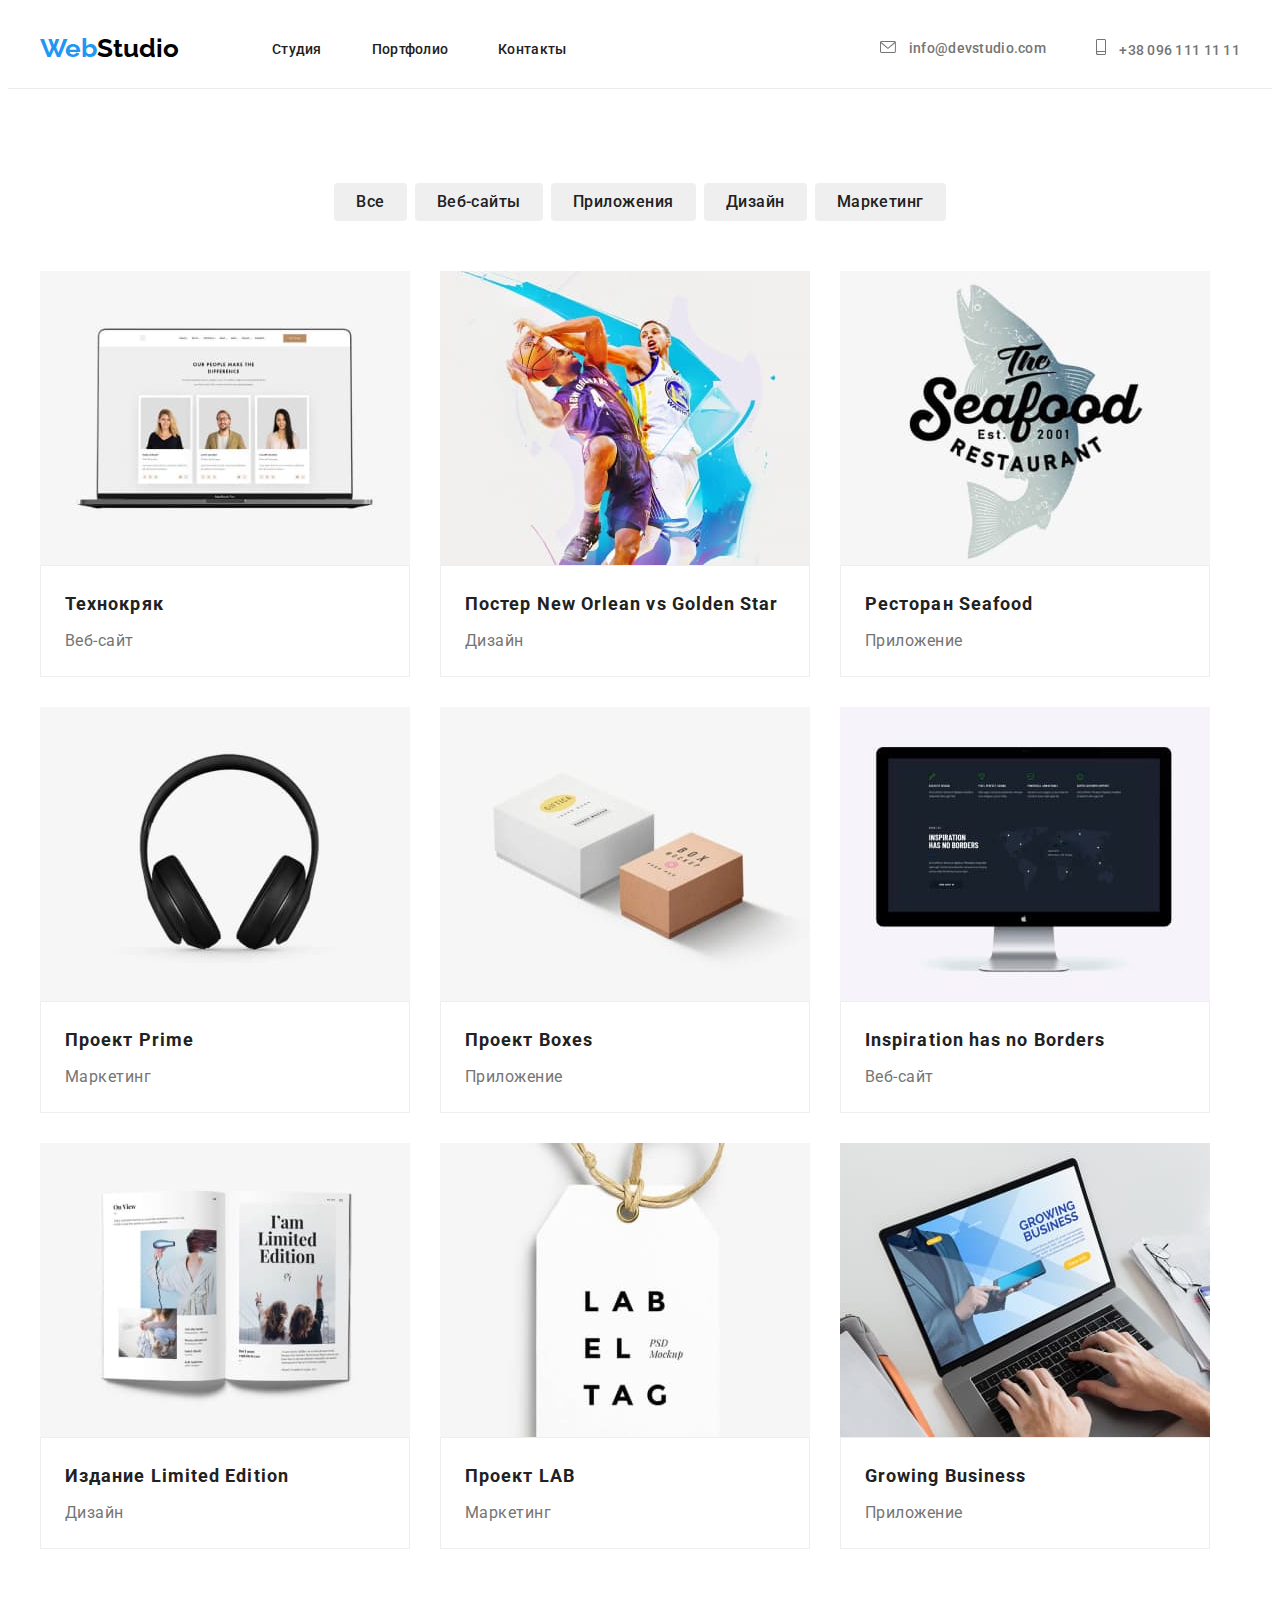
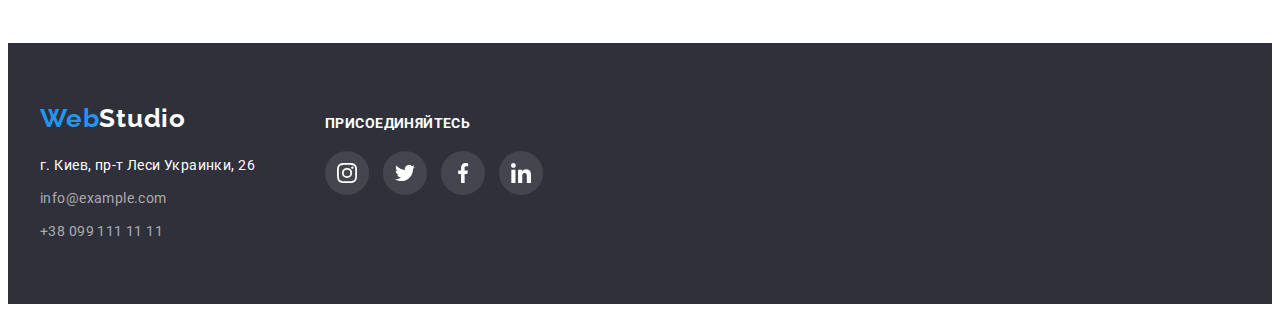
==== portfolio.html @ de402d81 "finished hm4" ====
<!DOCTYPE html>
<html lang="ru">
  <head>
    <meta charset="UTF-8" />
    <meta http-equiv="X-UA-Compatible" content="IE=edge" />
    <meta name="viewport" content="width=device-width, initial-scale=1.0" />
    <title>Document</title>
    <link
      href="https://fonts.googleapis.com/css2?family=Roboto:wght@400;500;700;900&display=swap"
      rel="stylesheet"
    />
    <link
      href="https://fonts.googleapis.com/css2?family=Raleway:wght@700&display=swap"
      rel="stylesheet"
    />
      <link
      rel="stylesheet"
      href="https://cdnjs.cloudflare.com/ajax/libs/modern-normalize/1.1.0/modern-normalize.min.css"
      integrity="sha512-wpPYUAdjBVSE4KJnH1VR1HeZfpl1ub8YT/NKx4PuQ5NmX2tKuGu6U/JRp5y+Y8XG2tV+wKQpNHVUX03MfMFn9Q=="
      crossorigin="anonymous"
      referrerpolicy="no-referrer"
    />
    <link rel="stylesheet" href="./css/style.css" />
  </head>
  <body>
    <header class="header" >
      <div class="header__block container">
        <!-- logo -->
        <a href="index.html" class="header__logo link"
          ><span class="header__logo-blue">Web</span
          ><span class="header__logo-black">Studio</span></a
        >

        <!-- nav -->
        <nav class="nav-container">
          <ul class="nav list list margin-padding">
            <li class="nav__list">
              <a href="index.html" class="nav__link link">Студия</a>
            </li>
            <li class="nav__list">
              <a href="portfolio.html" class="nav__link link">Портфолио</a>
            </li>
            <li class="nav__list">
              <a href="index.html" class="nav__link link">Контакты</a>
            </li>
          </ul>
        </nav>

        <!-- contacts -->
        <ul class="contacts list margin-padding">
          <li class="contacts__list">
            <a href="mailto:info@devstudio.com" class="contacts__link link">
              <svg class="contacts__icon" width="16" height="12">
                <use href="./images/icons.svg#mail"></use>
              </svg>
              info@devstudio.com</a
            >
          </li>
          <li class="contacts__list">
            <a href="tel:+380961111111" class="contacts__link link">
              <svg class="contacts__icon" width="10" height="16">
                <use href="./images/icons.svg#smartphone"></use>
              </svg>
              +38 096 111 11 11</a
            >
          </li>
        </ul>
      </div>
    </header>

    <main>
      <section class="section">
      
          <!-- anchors -->
        
           <div class="container"></div>
          <ul class="anchors list margin-padding">
            <li class="anchors__list">
              <button type="button" class="anchors__button">Все</button>
            </li>
            <li class="anchors__list">
              <button type="button" class="anchors__button">Веб-сайты</button>
            </li>
            <li class="anchors__list">
              <button type="button" class="anchors__button">Приложения</button>
            </li>
            <li class="anchors__list">
              <button type="button" class="anchors__button">Дизайн</button>
            </li>
            <li class="anchors__list">
              <button type="button" class="anchors__button">Маркетинг</button>
            </li>
          </ul>
       </div>
      
       <!-- Portfolio -->
      <div class="container">
            <ul class="portfolio list margin-padding">
            <li class="portfolio__list">
              <img
                src="images/portfolio-1.jpg"
                alt="Фото-картки на ноутбуке"
                width="370"
              />
              <div class="portfolio__description">
                <h3 class="portfolio__title margin-padding">Технокряк</h3>
                <p class="portfolio__text margin-padding">Веб-сайт</p>
              </div>
            </li>
            <li class="portfolio__list">
              <img
                src="images/portfolio-2.jpg"
                alt="Баскетболисты с мячом"
                width="370"
              />
              <div class="portfolio__description">
                <h3 class="portfolio__title margin-padding">
                  Постер New Orlean vs Golden Star
                </h3>
                <p class="portfolio__text margin-padding">Дизайн</p>
              </div>
            </li>
            <li class="portfolio__list">
              <img
                src="images/portfolio-3.jpg"
                alt="Логотип ресторана"
                width="370"
              />
              <div class="portfolio__description">
                <h3 class="portfolio__title margin-padding">Ресторан Seafood</h3>
                <p class="portfolio__text margin-padding">Приложение</p>
              </div>
            </li>
            <li class="portfolio__list">
              <img
                src="images/portfolio-4.jpg"
                alt="Безпроводные наушники"
                width="370"
              />
              <div class="portfolio__description">
                <h3 class="portfolio__title margin-padding">Проект Prime</h3>
                <p class="portfolio__text margin-padding">Маркетинг</p>
              </div>
            </li>
            <li class="portfolio__list">
              <img
                src="images/portfolio-5.jpg"
                alt="Картонные коробки"
                width="370"
              />
              <div class="portfolio__description">
                <h3 class="portfolio__title margin-padding">Проект Boxes</h3>
                <p class="portfolio__text margin-padding">Приложение</p>
              </div>
            </li>
            <li class="portfolio__list">
              <img
                src="images/portfolio-6.jpg"
                alt="Монитор компютера"
                width="370"
              />
              <div class="portfolio__description">
                <h3 class="portfolio__title margin-padding">Inspiration has no Borders</h3>
                <p class="portfolio__text margin-padding">Веб-сайт</p>
              </div>
            </li>
            <li class="portfolio__list">
              <img src="images/portfolio-7.jpg" alt="Книга" width="370" />
              <div class="portfolio__description">
                <h3 class="portfolio__title margin-padding">Издание Limited Edition</h3>
                <p class="portfolio__text margin-padding">Дизайн</p>
              </div>
            </li>
            <li class="portfolio__list">
              <img
                src="images/portfolio-8.jpg"
                alt="Ярлык магазина"
                width="370"
              />
              <div class="portfolio__description">
                <h3 class="portfolio__title margin-padding">Проект LAB</h3>
                <p class="portfolio__text margin-padding">Маркетинг</p>
              </div>
            </li>
            <li class="portfolio__list">
              <img
                src="images/portfolio-9.jpg"
                alt="Руки роботающие по ноутбуке"
                width="370"
              />
              <div class="portfolio__description">
                <h3 class="portfolio__title margin-padding">Growing Business</h3>
                <p class="portfolio__text margin-padding">Приложение</p>
              </div>
            </li>
          </ul>
          </div>

      </section>
    </main>

    <footer class="footer">
      <div class="footer__container container">
        <div>
          <a href="index.html" class="footer__logo link"
            ><span class="footer__logo-blue">Web</span><span>Studio</span></a
          >
          <address class="footer__address">
            г. Киев, пр-т Леси Украинки, 26
          </address>
          <address>
            <ul class="footer__box list margin-padding">
              <li class="footer__list">
                <a href="mailto:info@example.com" class="footer__link link"
                  >info@example.com</a
                >
              </li>
              <li class="footer__list">
                <a href="tel:+380991111111" class="footer__link link"
                  >+38 099 111 11 11</a
                >
              </li>
            </ul>
          </address>
        </div>
          <div class="join">
            <h3 class="join__title margin-padding">присоединяйтесь</h3>
           
            <div class="join__box">
              <a class="join__link" href="https://www.instagram.com/">
              <svg class="join__icon" width="20" height="20">
                <use href="./images/icons.svg#instagram"></use>
              </svg>
            </a>
            <a class="join__link" href="https://twitter.com/">
              <svg class="join__icon" width="20" height="20">
                <use href="./images/icons.svg#twitter"></use>
              </svg>
            </a>
            <a class="join__link" href="https://www.facebook.com/">
              <svg class="join__icon" width="20" height="20">
                <use href="./images/icons.svg#facebook"></use>
              </svg>
            </a>
            <a class="join__link" href="https://www.linkedin.com/">
              <svg class="join__icon" width="20" height="20">
                <use href="./images/icons.svg#linkedin"></use>
              </svg>
            </a>
            </div>
          </div>
          
        </div>
      </div>
    </footer>
  </body>
</html>
---- css/style.css ----
body {
  font-family: "Roboto", "Railway", sans-serif;
  color: #000000;
}

/* Global class */

.container {
  width: 1200px;
  padding-left: 15px;
  padding-right: 15px;
  margin-left: auto;
  margin-right: auto;
}

.section {
  padding-top: 94px;
  padding-bottom: 94px;
}

.list {
  list-style: none;
}

.link {
  text-decoration: none;
}

.margin-padding {
  padding: 0;
  margin: 0;
}

.specifics__text,
.our-team__text {
  margin-top: 10px;
}

.nav__list:not(:last-child),
.contacts__list:not(:last-child) {
  margin-right: 50px;
}

.our-work__title,
.our-team__title,
.regular-customers__title {
  margin-bottom: 50px;
}

.our-work__list:not(:last-child),
.our-team__list:not(:last-child),
.specifics__list:not(:last-child),
.regular-customers__list:not(:last-child) {
  margin-right: 30px;
}

.our-team__link:not(:last-child),
.join__link:not(:last-child) {
  margin-right: 10px;
}

img {
  display: block;
  max-width: 100%;
}

/* header */
.header {
  border-bottom: 1px solid #ececec;
}

.header__block {
  height: 80px;

  display: flex;
  align-items: center;
}

.header__logo {
  font-family: Raleway;
  font-style: normal;
  font-weight: bold;
  font-size: 26px;
  line-height: 31px;

  color: #000000;
}

.header__logo-blue {
  color: #2196f3;
}

.nav-container {
  margin-left: 93px;
}
.nav {
  display: flex;
}

.nav__link {
  text-decoration: none;

  font-style: normal;
  font-weight: 500;
  font-size: 14px;
  line-height: 16px;
  letter-spacing: 0.02em;

  color: #212121;
}

.nav__link:hover {
  color: #2196f3;
}

.contacts {
  display: inline-flex;
  margin-left: auto;
}

.contacts__list {
  display: inline-flex;
  align-items: center;
}

.contacts__link:hover {
  color: #2196f3;
}

.contacts__link {
  font-style: normal;
  font-weight: 500;
  font-size: 14px;
  line-height: 16px;
  letter-spacing: 0.02em;

  color: #757575;
}

.contacts__icon {
  margin-right: 10px;
  fill: currentColor;
}

/* main */

.hero {
  margin: 0 auto;
  max-width: 1600px;
  background: #c4c4c4;
  background-image: linear-gradient(
      to right,
      rgba(47, 48, 58, 0.4),
      rgba(47, 48, 58, 0.4)
    ),
    url(../images/hero.jpg);
  background-size: cover;
  background-position: center;
}

.hero__container {
  text-align: center;
  padding: 200px 0px;
}

.hero__title {
  margin: auto;
  width: 696px;

  font-family: Roboto;
  font-style: normal;
  font-weight: 900;
  font-size: 44px;
  line-height: 136%;
  letter-spacing: 0.06em;
  text-transform: uppercase;

  color: #ffffff;
}

.hero__button {
  padding: 10px 32px;
  margin-top: 30px;

  font-style: normal;
  font-weight: bold;
  font-size: 16px;
  line-height: 187%;

  color: #ffffff;
  background: #2196f3;
  box-shadow: 0px 4px 4px rgba(0, 0, 0, 0.15);
  border-radius: 4px;

  cursor: pointer;
}

.specifics__box {
  display: flex;
}

.specifics__list {
  width: 270px;
}
.specifics__title {
  font-style: normal;
  font-size: 14px;
  line-height: 16px;
  letter-spacing: 0.03em;
  text-transform: uppercase;

  color: #212121;
}

.specifics__text {
  font-style: normal;
  font-size: 14px;
  line-height: 171%;
  letter-spacing: 0.03em;

  color: #757575;
}

.specifics-box {
  width: 270px;
  height: 120px;
  margin-bottom: 30px;

  display: inline-flex;
  align-items: center;
  justify-content: center;

  background-color: #f5f4fa;
}

.specifics__icon {
  fill: currentColor;
}

.our-work {
  padding-bottom: 94px;
}

.our-work__title {
  font-style: normal;
  font-size: 36px;
  line-height: 42px;
  letter-spacing: 0.03em;

  text-align: center;
  color: #212121;
}

.our-work__box {
  display: flex;
}

.our-team {
  background: #f5f4fa;
}

.our-team__title {
  font-style: normal;
  font-size: 36px;
  line-height: 42px;
  letter-spacing: 0.03em;

  text-align: center;
  color: #212121;
}

.our-team__box {
  display: flex;
}

.our-team__list {
  text-align: center;
}

.our-team__description {
  padding-top: 30px;
  padding-bottom: 30px;

  background: #ffffff;

  box-shadow: 0px 1px 3px rgba(0, 0, 0, 0.12), 0px 1px 1px rgba(0, 0, 0, 0.14),
    0px 2px 1px rgba(0, 0, 0, 0.2);
  border-radius: 0px 0px 4px 4px;
}

.our-team__name {
  font-style: normal;
  font-weight: 500;
  font-size: 16px;
  line-height: 19px;
  letter-spacing: 0.03em;

  color: #212121;
}

.our-team__text {
  font-style: normal;
  font-size: 16px;
  line-height: 19px;
  letter-spacing: 0.03em;

  color: #757575;
}

.our-team__box-icons {
  margin-top: 16px;
}

.our-team__link {
  display: inline-flex;
  align-items: center;
  justify-content: center;

  width: 44px;
  height: 44px;

  border-radius: 50%;
  background-color: #fff;
  color: #afb1b8;
}

.our-team__link:hover {
  color: #ffffff;
  background-color: #2196f3;
}

.our-team__icon {
  fill: currentColor;
}

/* Regular customers */
.regular-customers__title {
  font-family: Roboto;
  font-style: normal;
  font-size: 36px;
  line-height: 42px;
  text-align: center;
  letter-spacing: 0.03em;

  color: #212121;
}

.regular-customers__box {
  display: flex;
}

.regular-customers__link {
  display: flex;
  align-items: center;
  justify-content: center;

  padding: 16px 32px;

  width: 170px;
  height: 92px;

  color: #afb1b8;
  border: solid 1px #afb1b8;
}

.regular-customers__link:hover {
  color: #2196f3;
  border: solid 1px #2196f3;
}

.regular-customers__icon {
  fill: currentColor;
}

/* Footer */
.footer {
  background: #2f303a;
  padding: 60px 0;
}

.footer__logo {
  font-family: Raleway;
  font-style: normal;
  font-weight: bold;
  font-size: 26px;
  line-height: 31px;
  letter-spacing: 0.03em;

  color: #ffffff;
}
.footer__logo-blue {
  color: #2196f3;
}

.footer__address {
  margin-top: 20px;

  font-style: normal;
  font-weight: normal;
  font-size: 14px;
  line-height: 171%;
  letter-spacing: 0.03em;

  color: #ffffff;
}

.footer__list {
  padding-top: 9px;
}

.footer__link {
  font-style: normal;
  font-weight: normal;
  font-size: 14px;
  line-height: 171%;

  letter-spacing: 0.03em;

  color: rgba(255, 255, 255, 0.6);
}

.footer__container {
  display: flex;
}

/* JOIN */
.join {
  margin-left: 70px;
}

.join__title {
  padding-top: 12px;
  margin-bottom: 20px;

  font-family: Roboto;
  font-style: normal;
  font-size: 14px;
  line-height: 16px;
  letter-spacing: 0.03em;
  text-transform: uppercase;

  color: #ffffff;
}

.join__link {
  display: inline-flex;
  align-items: center;
  justify-content: center;

  width: 44px;
  height: 44px;

  border-radius: 50%;
  color: #ffffff;
  background: rgba(255, 255, 255, 0.1);
}

.join__link:hover {
  background-color: #2196f3;
}

.join__icon {
  fill: currentColor;
}
/* PORTFOLIO */
/*  */
/*  */
/* main */

.anchors {
  display: flex;
  justify-content: center;
}

.anchors__list:not(:last-child) {
  margin-right: 8px;
}

.anchors__button {
  padding: 6px 22px;

  font-family: Roboto;
  font-style: normal;
  font-weight: 500;
  font-size: 16px;
  line-height: 26px;
  letter-spacing: 0.03em;

  color: #212121;
  border: none;
  border-radius: 4px;
}

.anchors__button:hover {
  color: #ffffff;
  background: #2196f3;

  box-shadow: 0px 3px 1px rgba(0, 0, 0, 0.1), 0px 1px 2px rgba(0, 0, 0, 0.08),
    0px 2px 2px rgba(0, 0, 0, 0.12);
  border-radius: 4px;

  cursor: pointer;
}

.portfolio {
  display: flex;
  flex-wrap: wrap;
  margin-top: 50px;
}

.portfolio__list {
  background: #ffffff;
}

.portfolio__list:hover {
  box-shadow: 0px 1px 1px rgba(0, 0, 0, 0.12), 0px 4px 4px rgba(0, 0, 0, 0.06),
    1px 4px 6px rgba(0, 0, 0, 0.16);
}

.portfolio__list:nth-child(3n + 2) {
  margin-left: 30px;
  margin-right: 30px;
}
.portfolio__list:nth-child(-n + 6) {
  margin-bottom: 30px;
}

.portfolio__description {
  padding: 20px 24px;
  border: 1px solid #eeeeee;
}

.portfolio__title {
  font-style: normal;
  font-size: 18px;
  line-height: 200%;
  letter-spacing: 0.06em;

  color: #212121;
}

.portfolio__text {
  margin-top: 4px;

  font-style: normal;
  font-size: 16px;
  line-height: 187%;
  letter-spacing: 0.03em;

  color: #757575;
}
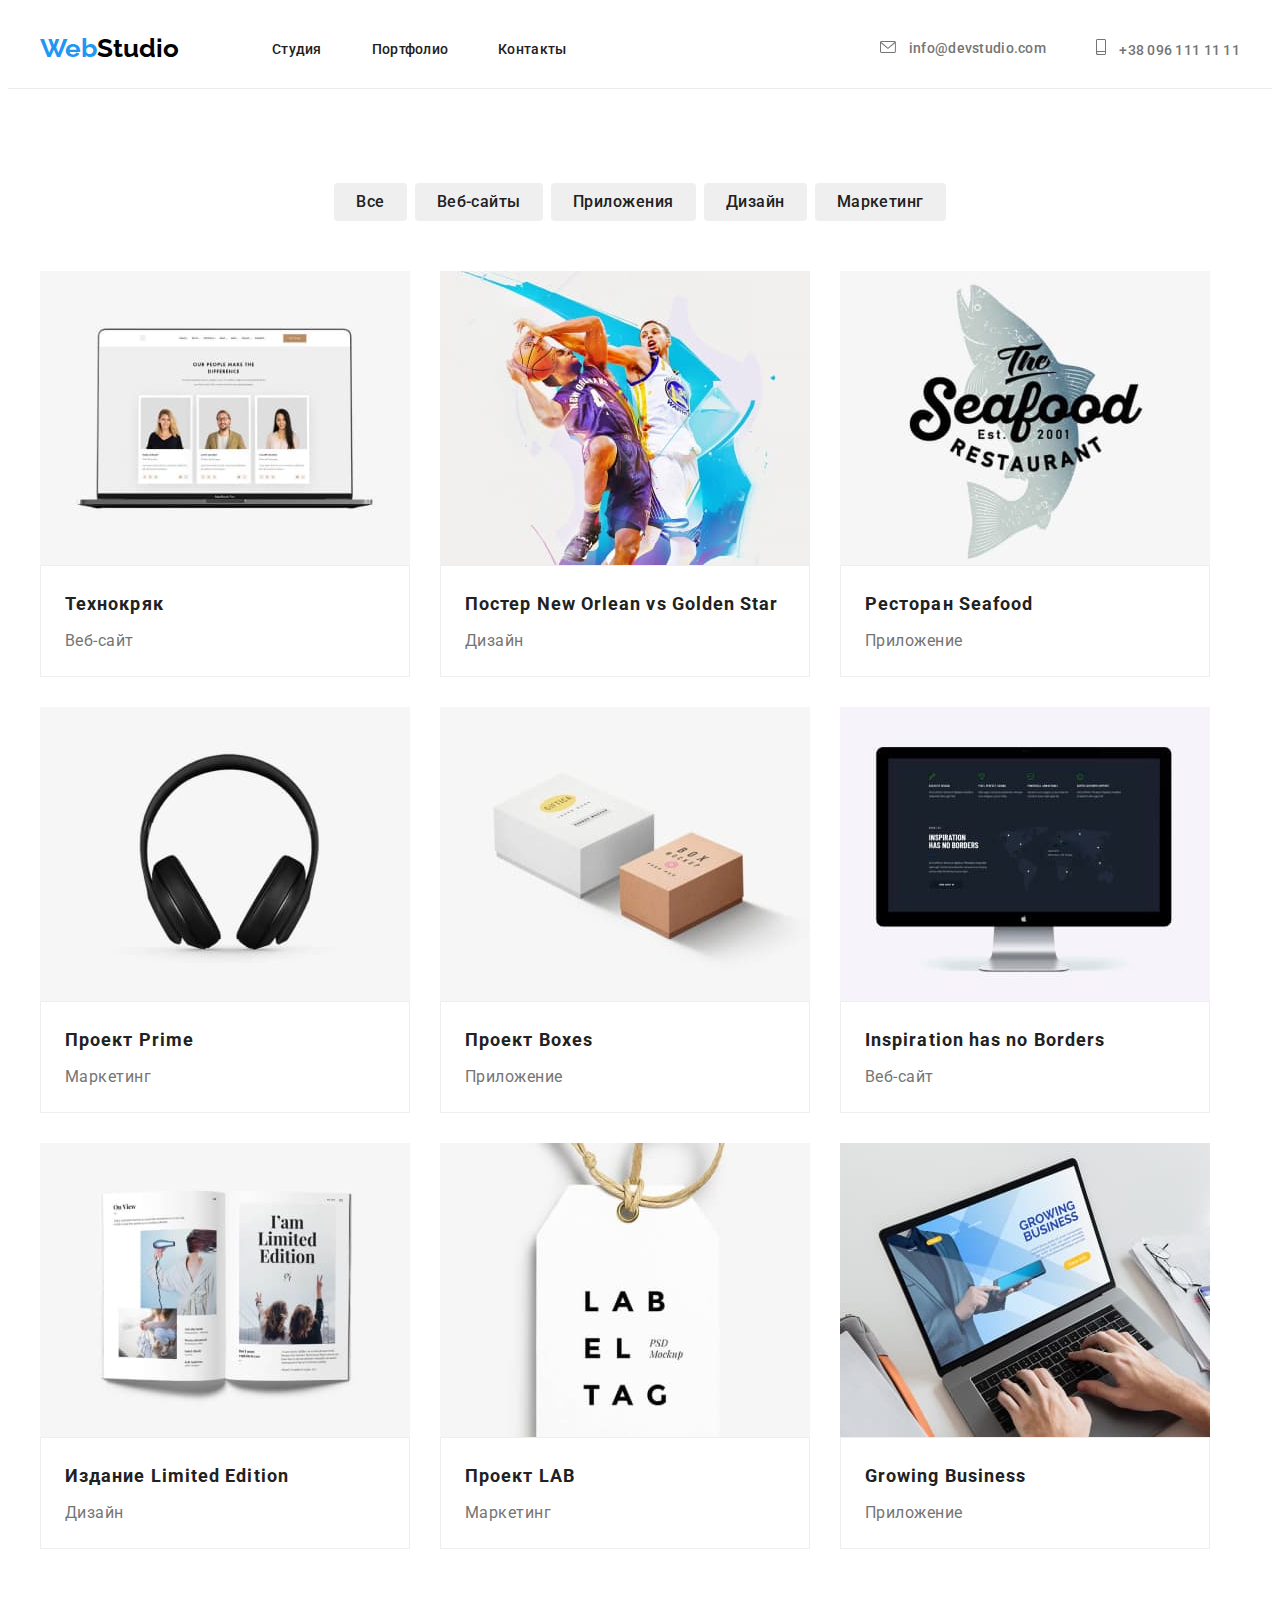
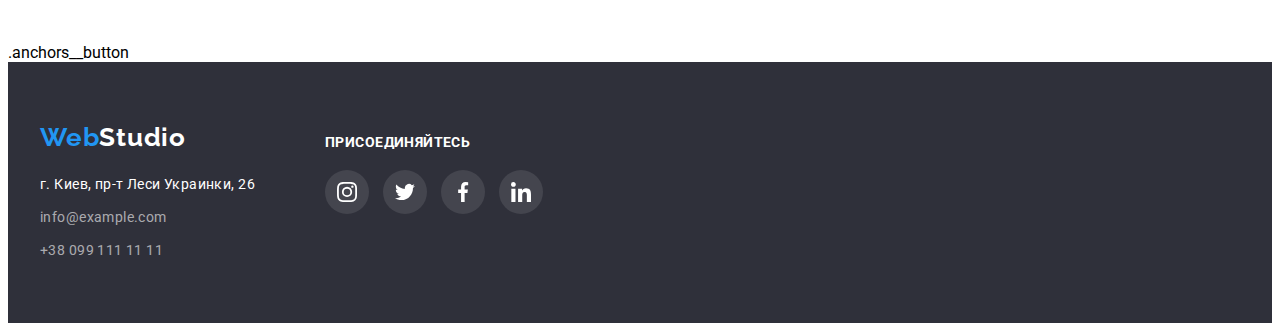
==== commit 917e4393: "hm1 correction1" ====
--- a/portfolio.html
+++ b/portfolio.html
@@ -35,13 +35,13 @@
         <nav class="nav-container">
           <ul class="nav list list margin-padding">
             <li class="nav__list">
-              <a href="index.html" class="nav__link link">Студия</a>
+              <a href="index.html" class="nav__link link outline">Студия</a>
             </li>
             <li class="nav__list">
-              <a href="portfolio.html" class="nav__link link">Портфолио</a>
+              <a href="portfolio.html" class="nav__link link outline">Портфолио</a>
             </li>
             <li class="nav__list">
-              <a href="index.html" class="nav__link link">Контакты</a>
+              <a href="index.html" class="nav__link link outline">Контакты</a>
             </li>
           </ul>
         </nav>
@@ -49,7 +49,7 @@
         <!-- contacts -->
         <ul class="contacts list margin-padding">
           <li class="contacts__list">
-            <a href="mailto:info@devstudio.com" class="contacts__link link">
+            <a href="mailto:info@devstudio.com" class="contacts__link link outline">
               <svg class="contacts__icon" width="16" height="12">
                 <use href="./images/icons.svg#mail"></use>
               </svg>
@@ -57,7 +57,7 @@
             >
           </li>
           <li class="contacts__list">
-            <a href="tel:+380961111111" class="contacts__link link">
+            <a href="tel:+380961111111" class="contacts__link link outline">
               <svg class="contacts__icon" width="10" height="16">
                 <use href="./images/icons.svg#smartphone"></use>
               </svg>
@@ -76,19 +76,19 @@
            <div class="container"></div>
           <ul class="anchors list margin-padding">
             <li class="anchors__list">
-              <button type="button" class="anchors__button">Все</button>
-            </li>
-            <li class="anchors__list">
-              <button type="button" class="anchors__button">Веб-сайты</button>
-            </li>
-            <li class="anchors__list">
-              <button type="button" class="anchors__button">Приложения</button>
-            </li>
-            <li class="anchors__list">
-              <button type="button" class="anchors__button">Дизайн</button>
-            </li>
-            <li class="anchors__list">
-              <button type="button" class="anchors__button">Маркетинг</button>
+              <button type="button" class="anchors__button outline">Все</button>
+            </li>
+            <li class="anchors__list">
+              <button type="button" class="anchors__button outline">Веб-сайты</button>
+            </li>
+            <li class="anchors__list">
+              <button type="button" class="anchors__button outline">Приложения</button>
+            </li>
+            <li class="anchors__list">
+              <button type="button" class="anchors__button outline">Дизайн</button>
+            </li>
+            <li class="anchors__list">
+              <button type="button" class="anchors__button outline">Маркетинг</button>
             </li>
           </ul>
        </div>
@@ -195,9 +195,8 @@
             </li>
           </ul>
           </div>
-
-      </section>
-    </main>
+   </section>
+    </main> .anchors__button
 
     <footer class="footer">
       <div class="footer__container container">
@@ -227,22 +226,22 @@
             <h3 class="join__title margin-padding">присоединяйтесь</h3>
            
             <div class="join__box">
-              <a class="join__link" href="https://www.instagram.com/">
+              <a class="join__link outline" href="https://www.instagram.com/">
               <svg class="join__icon" width="20" height="20">
                 <use href="./images/icons.svg#instagram"></use>
               </svg>
             </a>
-            <a class="join__link" href="https://twitter.com/">
+            <a class="join__link outline" href="https://twitter.com/">
               <svg class="join__icon" width="20" height="20">
                 <use href="./images/icons.svg#twitter"></use>
               </svg>
             </a>
-            <a class="join__link" href="https://www.facebook.com/">
+            <a class="join__link outline" href="https://www.facebook.com/">
               <svg class="join__icon" width="20" height="20">
                 <use href="./images/icons.svg#facebook"></use>
               </svg>
             </a>
-            <a class="join__link" href="https://www.linkedin.com/">
+            <a class="join__link outline" href="https://www.linkedin.com/">
               <svg class="join__icon" width="20" height="20">
                 <use href="./images/icons.svg#linkedin"></use>
               </svg>
--- a/css/style.css
+++ b/css/style.css
@@ -1,3 +1,5 @@
+/** @format */
+
 body {
   font-family: "Roboto", "Railway", sans-serif;
   color: #000000;
@@ -26,6 +28,10 @@
   text-decoration: none;
 }
 
+.outline {
+  outline: none;
+}
+
 .margin-padding {
   padding: 0;
   margin: 0;
@@ -109,7 +115,8 @@
   color: #212121;
 }
 
-.nav__link:hover {
+.nav__link:hover,
+.nav__link:focus {
   color: #2196f3;
 }
 
@@ -123,7 +130,8 @@
   align-items: center;
 }
 
-.contacts__link:hover {
+.contacts__link:hover,
+.contacts__link:focus {
   color: #2196f3;
 }
 
@@ -231,6 +239,7 @@
   justify-content: center;
 
   background-color: #f5f4fa;
+  border-radius: 4px;
 }
 
 .specifics__icon {
@@ -324,7 +333,8 @@
   color: #afb1b8;
 }
 
-.our-team__link:hover {
+.our-team__link:hover,
+.our-team__link:focus {
   color: #ffffff;
   background-color: #2196f3;
 }
@@ -361,9 +371,11 @@
 
   color: #afb1b8;
   border: solid 1px #afb1b8;
-}
-
-.regular-customers__link:hover {
+  border-radius: 4px;
+}
+
+.regular-customers__link:hover,
+.regular-customers__link:focus {
   color: #2196f3;
   border: solid 1px #2196f3;
 }
@@ -455,7 +467,8 @@
   background: rgba(255, 255, 255, 0.1);
 }
 
-.join__link:hover {
+.join__link:hover,
+.join__link:focus {
   background-color: #2196f3;
 }
 
@@ -491,7 +504,8 @@
   border-radius: 4px;
 }
 
-.anchors__button:hover {
+.anchors__button:hover,
+.anchors__button:focus {
   color: #ffffff;
   background: #2196f3;
 
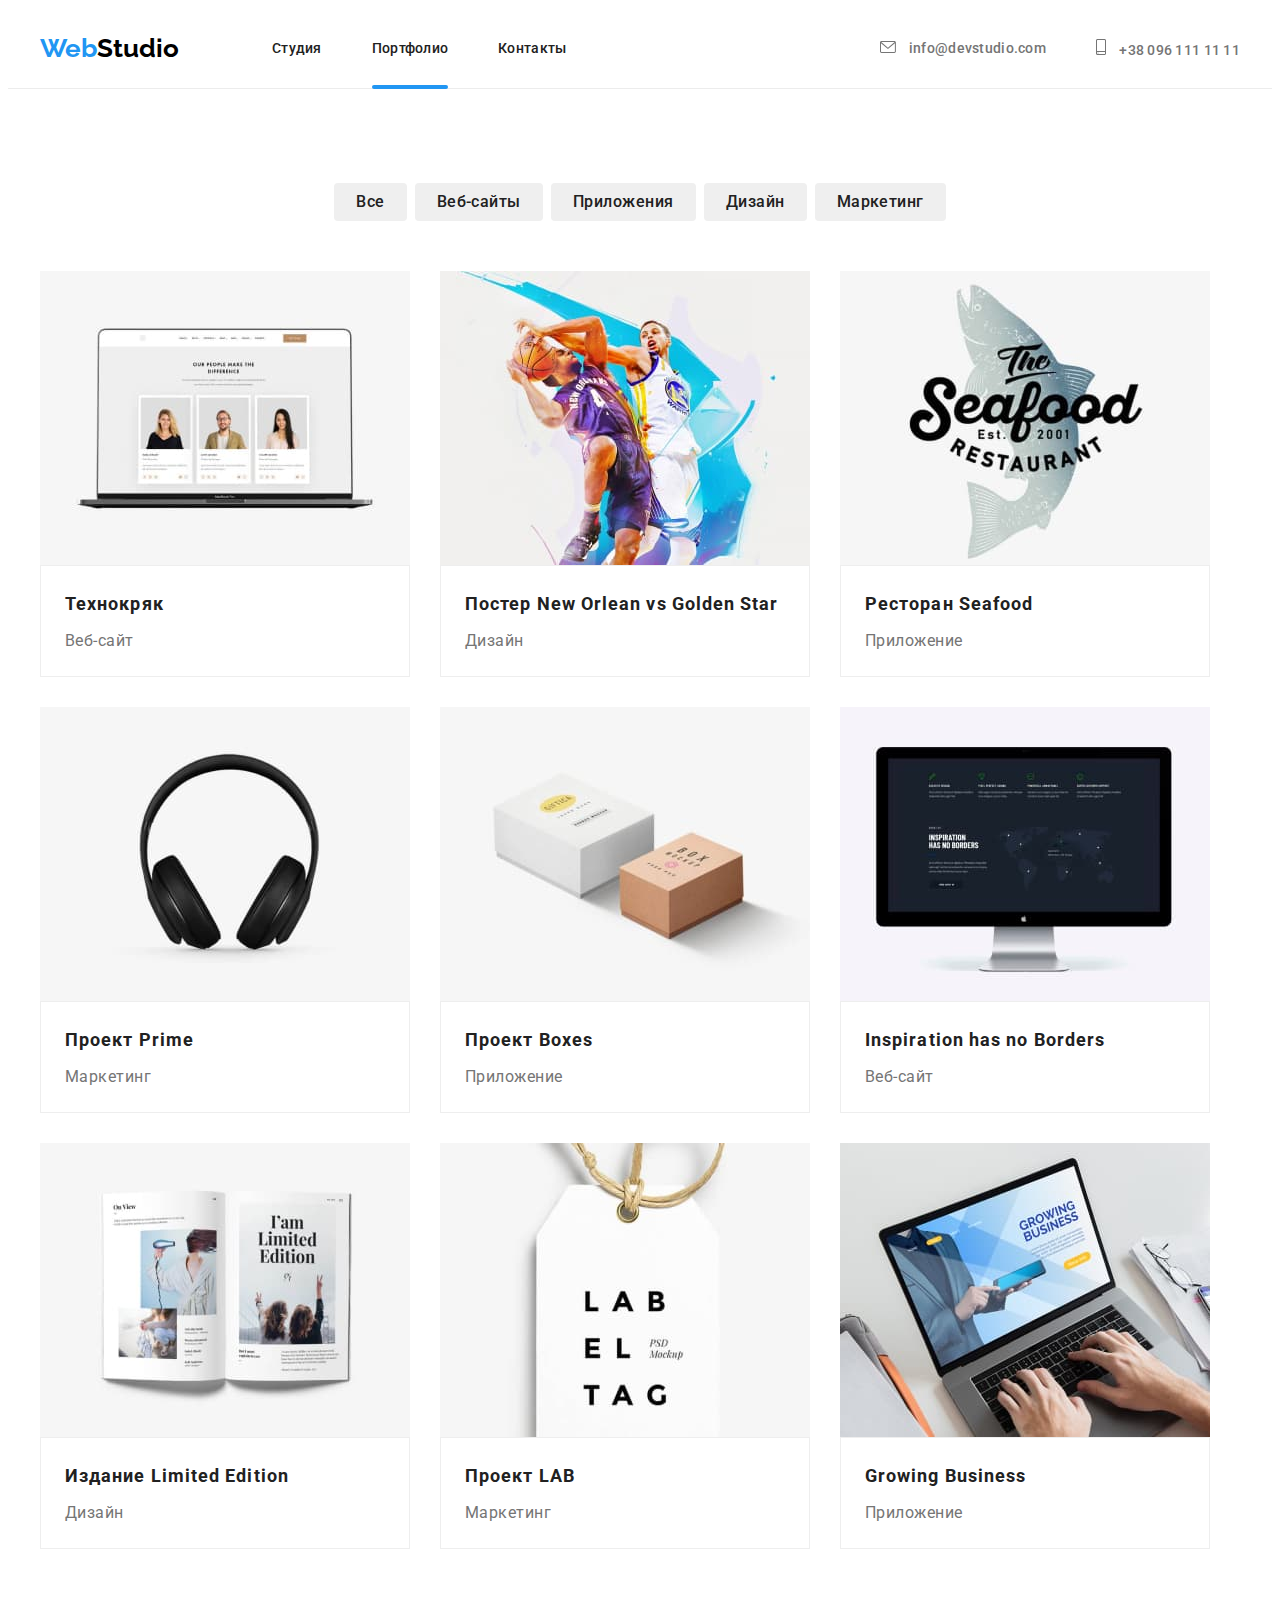
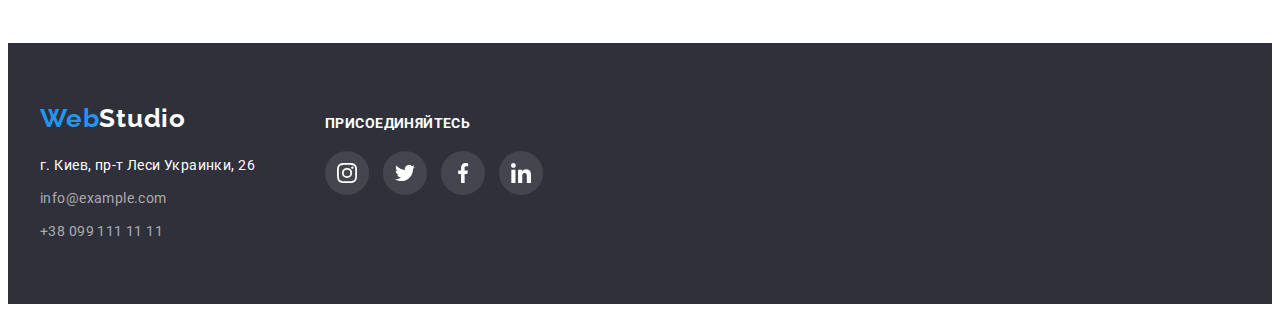
==== commit c77989d1: "finished hm5" ====
--- a/portfolio.html
+++ b/portfolio.html
@@ -38,7 +38,7 @@
               <a href="index.html" class="nav__link link outline">Студия</a>
             </li>
             <li class="nav__list">
-              <a href="portfolio.html" class="nav__link link outline">Портфолио</a>
+              <a href="portfolio.html" class="nav__link nav__link--underscore link outline">Портфолио</a>
             </li>
             <li class="nav__list">
               <a href="index.html" class="nav__link link outline">Контакты</a>
@@ -97,11 +97,15 @@
       <div class="container">
             <ul class="portfolio list margin-padding">
             <li class="portfolio__list">
-              <img
+              <div class="portfolio__box">
+                <img
                 src="images/portfolio-1.jpg"
                 alt="Фото-картки на ноутбуке"
                 width="370"
               />
+              <p class="portfolio__hover margin-padding">Ресурс предлагает комплексные предложения с разным уровнем функционала и сервисов. 
+                Все это позволит посетителю получить исчерпывающие сведения о компании или частном лице.</p>
+              </div>
               <div class="portfolio__description">
                 <h3 class="portfolio__title margin-padding">Технокряк</h3>
                 <p class="portfolio__text margin-padding">Веб-сайт</p>
@@ -196,7 +200,7 @@
           </ul>
           </div>
    </section>
-    </main> .anchors__button
+    </main>
 
     <footer class="footer">
       <div class="footer__container container">
--- a/css/style.css
+++ b/css/style.css
@@ -1,7 +1,7 @@
 /** @format */
 
 body {
-  font-family: "Roboto", "Railway", sans-serif;
+  font-family: 'Roboto', 'Railway', sans-serif;
   color: #000000;
 }
 
@@ -103,9 +103,12 @@
   display: flex;
 }
 
+.nav__list {
+  position: relative;
+}
 .nav__link {
-  text-decoration: none;
-
+  display: block;
+  padding: 32px 0;
   font-style: normal;
   font-weight: 500;
   font-size: 14px;
@@ -115,8 +118,20 @@
   color: #212121;
 }
 
+.nav__link--underscore::after {
+  content: ' ';
+  position: absolute;
+  top: 96%;
+  left: 0;
+  width: 100%;
+  height: 4px;
+  background: #2196f3;
+  border-radius: 2px;
+}
+
 .nav__link:hover,
 .nav__link:focus {
+  transition: 250ms cubic-bezier(0.4, 0, 0.2, 1);
   color: #2196f3;
 }
 
@@ -132,6 +147,7 @@
 
 .contacts__link:hover,
 .contacts__link:focus {
+  transition: 250ms cubic-bezier(0.4, 0, 0.2, 1);
   color: #2196f3;
 }
 
@@ -264,6 +280,29 @@
   display: flex;
 }
 
+.our-work__imagines {
+  position: relative;
+}
+.our-work__text {
+  position: absolute;
+  bottom: 0;
+  left: 0;
+  width: 100%;
+  height: 70px;
+  padding: 27px 0;
+
+  font-style: normal;
+  font-weight: 700;
+  font-size: 14px;
+  line-height: 16px;
+  text-align: center;
+  letter-spacing: 0.03em;
+  text-transform: uppercase;
+
+  color: #ffffff;
+  background: rgba(47, 48, 58, 0.8);
+}
+
 .our-team {
   background: #f5f4fa;
 }
@@ -335,6 +374,7 @@
 
 .our-team__link:hover,
 .our-team__link:focus {
+  transition: 250ms cubic-bezier(0.4, 0, 0.2, 1);
   color: #ffffff;
   background-color: #2196f3;
 }
@@ -376,6 +416,7 @@
 
 .regular-customers__link:hover,
 .regular-customers__link:focus {
+  transition: 250ms cubic-bezier(0.4, 0, 0.2, 1);
   color: #2196f3;
   border: solid 1px #2196f3;
 }
@@ -469,6 +510,7 @@
 
 .join__link:hover,
 .join__link:focus {
+  transition: 250ms cubic-bezier(0.4, 0, 0.2, 1);
   background-color: #2196f3;
 }
 
@@ -506,6 +548,7 @@
 
 .anchors__button:hover,
 .anchors__button:focus {
+  transition: 250ms cubic-bezier(0.4, 0, 0.2, 1);
   color: #ffffff;
   background: #2196f3;
 
@@ -527,6 +570,7 @@
 }
 
 .portfolio__list:hover {
+  transition: 250ms cubic-bezier(0.4, 0, 0.2, 1);
   box-shadow: 0px 1px 1px rgba(0, 0, 0, 0.12), 0px 4px 4px rgba(0, 0, 0, 0.06),
     1px 4px 6px rgba(0, 0, 0, 0.16);
 }
@@ -539,7 +583,38 @@
   margin-bottom: 30px;
 }
 
+.portfolio__box {
+  overflow: hidden;
+  position: relative;
+}
+
+.portfolio__hover {
+  transform: translateY(0%);
+  transition: transform 250ms cubic-bezier(0.4, 0, 0.2, 1);
+  opacity: 0;
+
+  position: absolute;
+  width: 100%;
+  height: 100%;
+  padding: 63px 24px;
+
+  font-style: normal;
+  font-weight: 400;
+  font-size: 18px;
+  line-height: 156%;
+  letter-spacing: 0.03em;
+
+  color: #ffffff;
+  background: rgba(33, 150, 243, 0.9);
+}
+
+.portfolio__list:hover .portfolio__hover {
+  transform: translateY(-100%);
+  opacity: 1;
+}
+
 .portfolio__description {
+  overflow: hidden;
   padding: 20px 24px;
   border: 1px solid #eeeeee;
 }
@@ -563,3 +638,57 @@
 
   color: #757575;
 }
+
+.backdrop {
+  position: fixed;
+  top: 0;
+  left: 0;
+  width: 100%;
+  height: 100%;
+  background: rgba(0, 0, 0, 0.2);
+}
+
+.backdrop.is-hidden {
+  visibility: hidden;
+  opacity: 0;
+  pointer-events: none;
+}
+
+.backdrop.is-hidden .modal {
+  transform: translate(-50%, -50%) scale(0.9);
+}
+
+.modal {
+  position: absolute;
+  top: 50%;
+  left: 50%;
+  transform: translate(-50%, -50%) scale(1);
+  transition: transform 250ms cubic-bezier(0.4, 0, 0.2, 1);
+
+  width: 528px;
+  height: 581px;
+  background: #ffffff;
+  box-shadow: 0px 1px 3px rgba(0, 0, 0, 0.12), 0px 1px 1px rgba(0, 0, 0, 0.14),
+    0px 2px 1px rgba(0, 0, 0, 0.2);
+  border-radius: 4px;
+}
+
+.modal__box {
+  position: absolute;
+  top: 8px;
+  right: 8px;
+
+  display: flex;
+  align-items: center;
+  justify-content: center;
+
+  width: 30px;
+  height: 30px;
+  background: #ffffff;
+  border: 1px solid rgba(0, 0, 0, 0.1);
+  border-radius: 50%;
+}
+
+.modal__icon {
+  fill: currentColor;
+}
